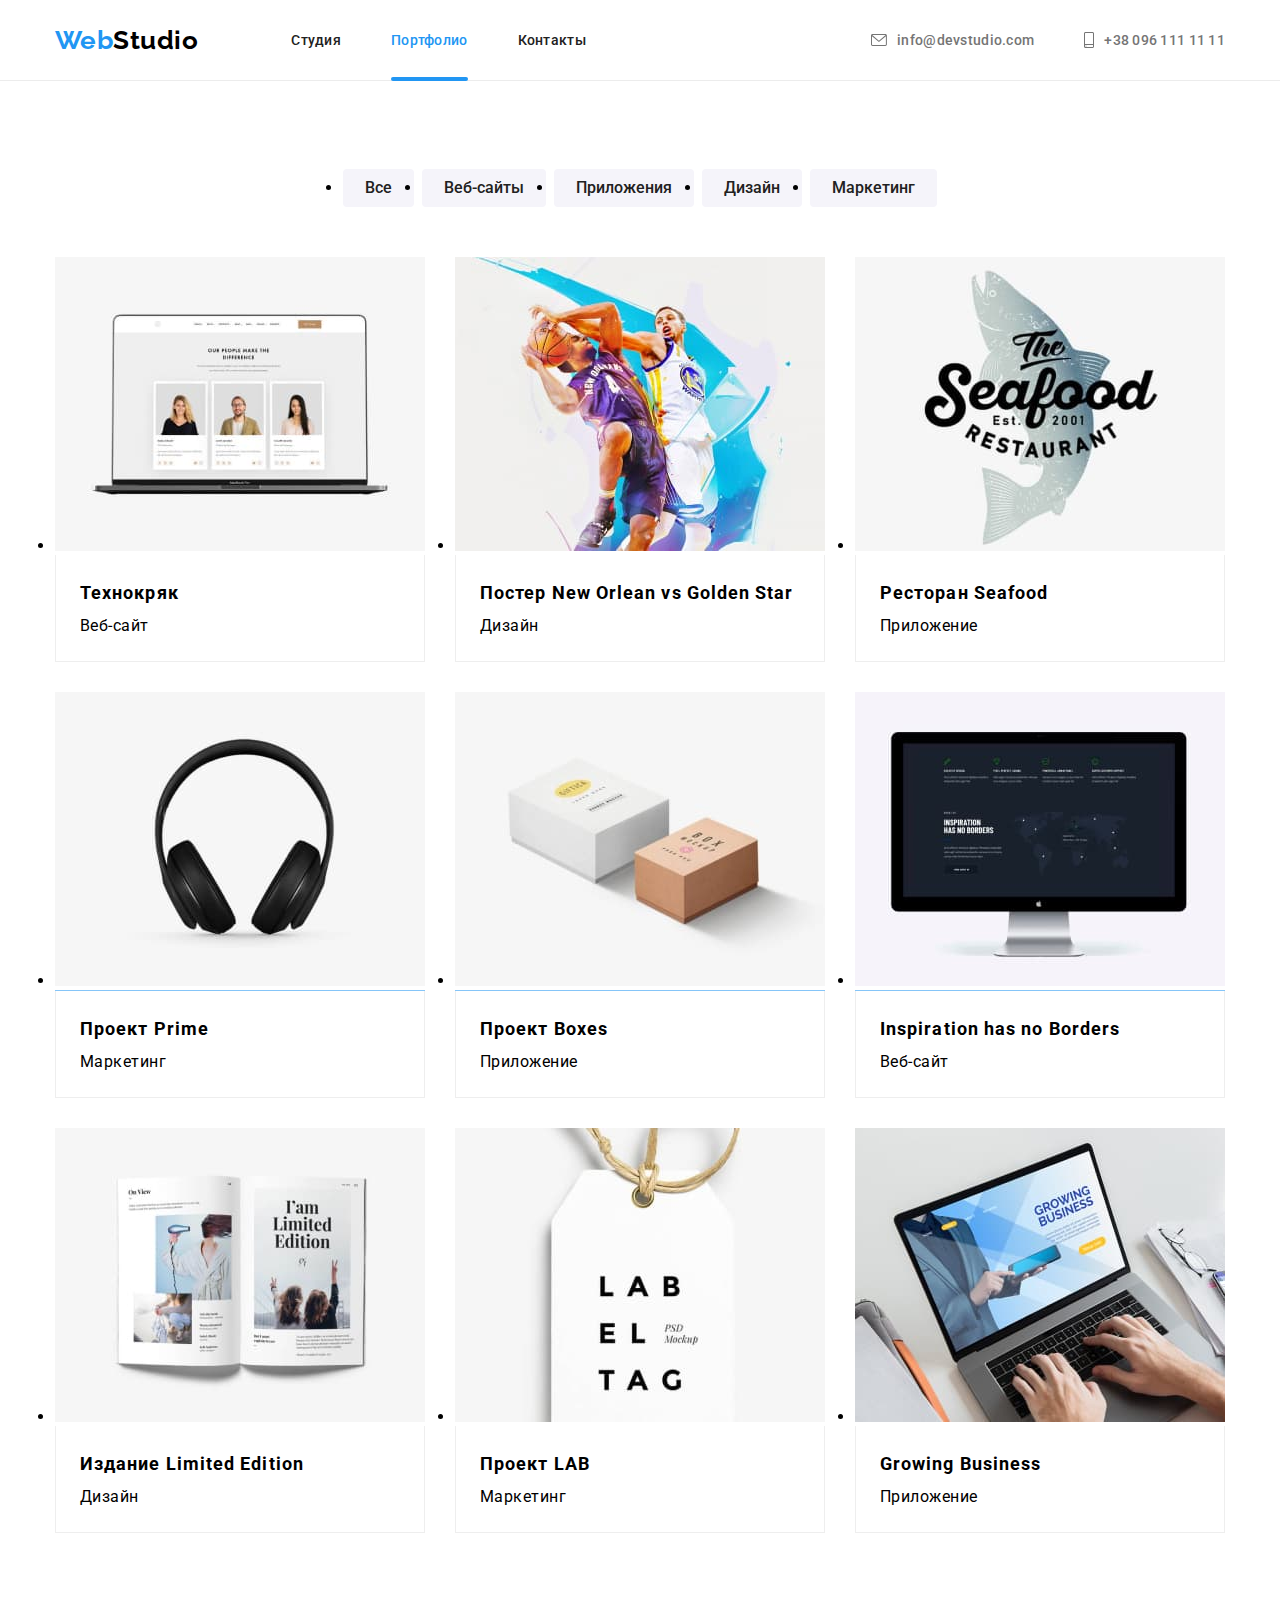
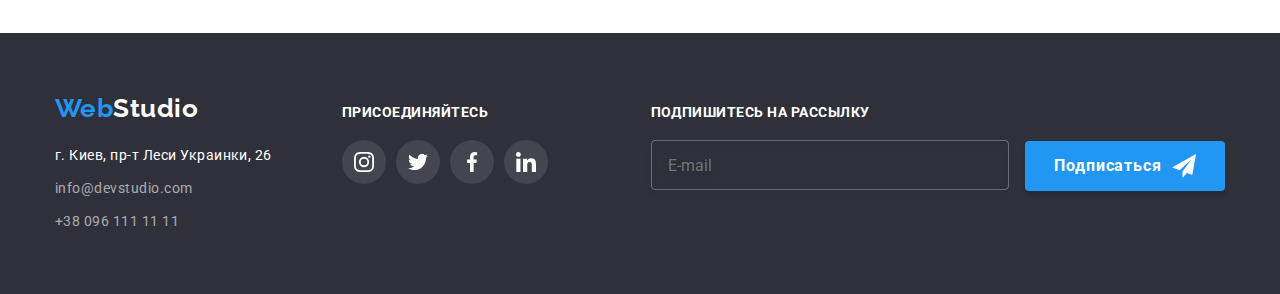
==== portfolio.html @ a7d9dceb "BEM for index.html" ====
<!DOCTYPE html>
<html lang="en">
  <head>
    <meta charset="UTF-8" />
    <meta http-equiv="X-UA-Compatible" content="IE=edge" />
    <meta name="viewport" content="width=device-width, initial-scale=1.0" />
    <title>Портфолио</title>
    <link
      href="https://fonts.googleapis.com/css2?family=Raleway:wght@700&family=Roboto:wght@400;500;700;900&display=swap"
      rel="stylesheet"
    />
    <link
      rel="stylesheet"
      href="https://cdnjs.cloudflare.com/ajax/libs/modern-normalize/1.1.0/modern-normalize.min.css"
    />
    <link rel="stylesheet" href="./css/styles.css" />
  </head>
  <body>
    <!--Header-->
    <header class="header">
      <div class="container header__container">
        <a href="./index.html" class="logo header__logo">
          Web<span class="logo logo__color-part--dark">Studio</span>
        </a>
        <nav class="header__navigation">
          <ul class="header__list">
            <li class="header__item">
              <a href="./index.html" class="link header__link">Студия</a>
            </li>
            <li class="header__item">
              <a href="./portfolio.html" class="link header__link header__link--active">Портфолио</a>
            </li>
            <li class="header__item">
              <a href="#contacts" class="link header__link">Контакты</a>
            </li>
          </ul>
        </nav>

        <div class="header__contacts">
          <a href="mailto:info@devstudio.com" class="link header__link header__mail">
            <svg class="header__icon-envelope">
              <use href="./images/sprite.svg#envelope"></use>
            </svg>
            info@devstudio.com
          </a>

          <a href="tel:+380961111111" class="link header__link header__phone">
            <svg class="header__icon-smartphone">
              <use href="./images/sprite.svg#smartphone"></use>
            </svg>
            +38 096 111 11 11</a
          >
        </div>
      </div>
    </header>
    <main>
      <!--Портфолио-->
      <section class="section portfolio">
        <div class="container">
          <h1 class="title visually-hidden">Портфолио</h1>

          <ul class="list filter">
            <li class="item">
              <button type="button" class="button">Все</button>
            </li>
            <li class="item">
              <button type="button" class="button">Веб-сайты</button>
            </li>
            <li class="item">
              <button type="button" class="button">Приложения</button>
            </li>
            <li class="item">
              <button type="button" class="button">Дизайн</button>
            </li>
            <li class="item">
              <button type="button" class="button">Маркетинг</button>
            </li>
          </ul>

          <ul class="list gallery">
            <li class="gallery-item item">
              <a href="" class="card link">
                <div class="thumb">
                  <img
                    src="./images/techno.jpg"
                    alt="Ноутбук, на экране примеры карточек сотрудников"
                    class="gallery-img image"
                    width="370"
                  />
                  <p class="gallery-overlay">
                    Технокряк это современная площадка распространения коронавируса. Компании используют эту платформу
                    для цифрового шпионажа и атак на защищённые сервера конкурентов.
                  </p>
                </div>
                <div class="card-text">
                  <h2 class="subtitle">Технокряк</h2>
                  <p class="description">Веб-сайт</p>
                </div>
              </a>
            </li>

            <li class="gallery-item item">
              <a href="" class="card link">
                <div class="thumb">
                  <img
                    src="./images/poster.jpg"
                    alt="Два парня борятся за баскетбольный мяч"
                    class="gallery-img image"
                    width="370"
                  />
                  <p class="gallery-overlay">
                    Технокряк это современная площадка распространения коронавируса. Компании используют эту платформу
                    для цифрового шпионажа и атак на защищённые сервера конкурентов.
                  </p>
                </div>
                <div class="card-text">
                  <h2 class="subtitle">Постер New Orlean vs Golden Star</h2>
                  <p class="description">Дизайн</p>
                </div>
              </a>
            </li>

            <li class="gallery-item item">
              <a href="" class="card link">
                <div class="thumb">
                  <img
                    src="./images/restoran.jpg"
                    alt="Логотип ресторана на фоне силуэта рыба"
                    class="gallery-img image"
                    width="370"
                  />
                  <p class="gallery-overlay">
                    Технокряк это современная площадка распространения коронавируса. Компании используют эту платформу
                    для цифрового шпионажа и атак на защищённые сервера конкурентов.
                  </p>
                </div>
                <div class="card-text">
                  <h2 class="subtitle">Ресторан Seafood</h2>
                  <p class="description">Приложение</p>
                </div>
              </a>
            </li>

            <li class="gallery-item item">
              <a href="" class="card link">
                <div class="thumb">
                  <img src="./images/prime.jpg" alt="Черные наушники" class="gallery-img image" width="370" />
                  <p class="gallery-overlay">
                    Технокряк это современная площадка распространения коронавируса. Компании используют эту платформу
                    для цифрового шпионажа и атак на защищённые сервера конкурентов.
                  </p>
                </div>
                <div class="card-text">
                  <h2 class="subtitle">Проект Prime</h2>
                  <p class="description">Маркетинг</p>
                </div>
              </a>
            </li>

            <li class="gallery-item item">
              <a href="" class="card link">
                <div class="thumb">
                  <img
                    src="./images/boxes.jpg"
                    alt="Большая белая коробка и маленькая коричневая коробка"
                    class="gallery-img image"
                    width="370"
                  />
                  <p class="gallery-overlay">
                    Технокряк это современная площадка распространения коронавируса. Компании используют эту платформу
                    для цифрового шпионажа и атак на защищённые сервера конкурентов.
                  </p>
                </div>
                <div class="card-text">
                  <h2 class="subtitle">Проект Boxes</h2>
                  <p class="description">Приложение</p>
                </div>
              </a>
            </li>

            <li class="gallery-item item">
              <a href="" class="card link">
                <div class="thumb">
                  <img
                    src="./images/inspitations.jpg"
                    alt="Черный экран компьютера"
                    class="gallery-img image"
                    width="370"
                  />
                  <p class="gallery-overlay">
                    Технокряк это современная площадка распространения коронавируса. Компании используют эту платформу
                    для цифрового шпионажа и атак на защищённые сервера конкурентов.
                  </p>
                </div>
                <div class="card-text">
                  <h2 class="subtitle">Inspiration has no Borders</h2>
                  <p class="description">Веб-сайт</p>
                </div>
              </a>
            </li>

            <li class="gallery-item item">
              <a href="" class="card link">
                <div class="thumb">
                  <img src="./images/edition.jpg" alt="Раскрытая книга" class="gallery-img image" width="370" />
                  <p class="gallery-overlay">
                    Технокряк это современная площадка распространения коронавируса. Компании используют эту платформу
                    для цифрового шпионажа и атак на защищённые сервера конкурентов.
                  </p>
                </div>
                <div class="card-text">
                  <h2 class="subtitle">Издание Limited Edition</h2>
                  <p class="description">Дизайн</p>
                </div>
              </a>
            </li>

            <li class="gallery-item item">
              <a href="" class="card link">
                <div class="thumb">
                  <img src="./images/lab.jpg" alt="Ярлык с логотипом компании" class="gallery-img image" width="370" />
                  <p class="gallery-overlay">
                    Технокряк это современная площадка распространения коронавируса. Компании используют эту платформу
                    для цифрового шпионажа и атак на защищённые сервера конкурентов.
                  </p>
                </div>
                <div class="card-text">
                  <h2 class="subtitle">Проект LAB</h2>
                  <p class="description">Маркетинг</p>
                </div>
              </a>
            </li>

            <li class="gallery-item item">
              <a href="" class="card link">
                <div class="thumb">
                  <img
                    src="./images/business.jpg"
                    alt="Разработка дизайна макета на ноутбуке"
                    class="gallery-img image"
                    width="370"
                  />
                  <p class="gallery-overlay">
                    Технокряк это современная площадка распространения коронавируса. Компании используют эту платформу
                    для цифрового шпионажа и атак на защищённые сервера конкурентов.
                  </p>
                </div>
                <div class="card-text">
                  <h2 class="subtitle">Growing Business</h2>
                  <p class="description">Приложение</p>
                </div>
              </a>
            </li>
          </ul>
        </div>
      </section>
    </main>

    <!--FOOTER-->
    <footer class="footer">
      <div class="container footer__container">
        <div class="footer__contacts" id="contacts">
          <a href="./index.html" class="logo footer__logo">
            Web<span class="footer__color-part footer__color-part--light">Studio</span>
          </a>
          <address class="footer__address">г. Киев, пр-т Леси Украинки, 26</address>
          <a href="mailto:info@devstudio.com" class="link footer__mail">
            info@devstudio.com
          </a>
          <a href="tel:+380961111111" class="link footer__phone">+38 096 111 11 11</a>
        </div>

        <div class="footer__social-links">
          <p class="footer__call">Присоединяйтесь</p>
          <ul class="social-list">
            <li class="social-list__item">
              <a href="" class="social-list__networks footer__networks" aria-label="instagram"
                ><svg class="social-list__icon icon-instagram">
                  <use href="./images/sprite.svg#instagram" class=""></use>
                </svg>
              </a>
            </li>
            <li class="social-list__item">
              <a href="" class="social-list__networks footer__networks" aria-label="twitter">
                <svg class="social-list__icon icon-twitter">
                  <use href="./images/sprite.svg#twitter" class=""></use>
                </svg>
              </a>
            </li>
            <li class="social-list__item">
              <a href="" class="social-list__networks footer__networks" aria-label="facebook">
                <svg class="social-list__icon icon-facebook">
                  <use href="./images/sprite.svg#facebook" class=""></use>
                </svg>
              </a>
            </li>
            <li class="social-list__item">
              <a href="" class="social-list__networks footer__networks" aria-label="linkedin">
                <svg class="social-list__icon icon-linkedin">
                  <use href="./images/sprite.svg#linkedin" class=""></use>
                </svg>
              </a>
            </li>
          </ul>
        </div>

        <div class="form-container">
          <form action="" class="form">
            <p class="form__title">Подпишитесь на рассылку</p>

            <label for="mail" class="form__label"
              ><input type="email" name="mail" id="mail" placeholder="E-mail" class="form__input"
            /></label>
            <button type="submit" class="form__btn">Подписаться</button>
          </form>
        </div>
      </div>
    </footer>
  </body>
</html>
---- css/styles.css ----
:root {
  --primary-text-color: #757575;
  --title-primary-color: #212121;
  --title-secondary-color: #ffffff;
  --accent-color: #2196f3;
  --bg-secondary-color: #f5f4fa;
  --timing-function: cubic-bezier(0.4, 0, 0.2, 1);
}

html {
  box-sizing: border-box;
}

*,
*::before,
*::after {
  box-sizing: inherit;
}

h1,
h2,
h3,
h4,
h5,
h6,
p{
  margin: 0;
}

ul,
button{
  margin: 0;
  padding: 0;
}



/* UTILS */

body {
  font-family: Roboto, sans-serif;
  font-style: normal;
  letter-spacing: 0.03em;
}

.visually-hidden {
  position: absolute;
  white-space: nowrap;
  width: 1px;
  height: 1px;
  overflow: hidden;
  border: 0;
  padding: 0;
  clip: rect(0 0 0 0);
  clip-path: inset(50%);
  margin: -1px;
}

.container {
  width: 1200px;
  margin-right: auto;
  margin-left: auto;
  padding-right: 15px;
  padding-left: 15px;
}

.link {
  color: inherit;
  text-decoration: none;
}

.section__title {
  margin-bottom: 50px;

  font-size: 36px;
  line-height: 1.167;
  text-align: center;
}

.section__title,
.section__subtitle {
  color: var(--title-primary-color);
  font-weight: 700;
}

.section__subtitle {
  font-size: 14px;
  line-height: 1.143;
}

.section__description {
  color: var(--primary-text-color);
  font-weight: 400;
  font-size: 14px;
  line-height: 1.714;
}

.section-image{
  display: block;
}

/* HEADER */

.header__container {
  display: flex;
  align-items: center;
}

.logo {
  font-family: Raleway, sans-serif;
  color: var(--accent-color);
  font-weight: 700;
  font-size: 26px;
  line-height: 1.192;
  text-decoration: none;
}

.header__logo {
  margin-right: 93px;
}

.logo__color-part--dark{
  color: #000000;
}

.header__navigation {
  color: var(--title-primary-color);
  font-weight: 500;
  font-size: 14px;
  line-height: 1.143;
  letter-spacing: 0.02em;
}

.header__list {
  display: flex;
  list-style: none;
}

.header__item{
  position: relative;
}

.header__item:not(:last-child) {
  margin-right: 50px;
}

.header__link {  
  display: block;
  padding-top: 32px;
  padding-bottom: 32px;

  transition: color 250ms var(--timing-function);
}

.header__link:not(:last-child) {
  margin-right: 50px;
}

.header__link:hover,
.header__link:focus {
  color: var(--accent-color);
  cursor: pointer;
}

.header__link--active{
  color:var(--accent-color);
}

.header__link--active::after{
  content: "";
  position: absolute;
  top: 77px;
  display: block;
  height: 4px;
  width: 100%;
  border-radius: 2px;
  background-color: var(--accent-color);
}

.header__mail,
.header__phone {
  display: inherit;
  justify-content: center;
  align-items: center;

  color: var(--primary-text-color);

  font-weight: 500;
  font-size: 14px;
  line-height: 1.143;
  letter-spacing: 0.02em;
}

.header__contacts {
  display: inline-flex;
  margin-left: auto;
  align-items: center;
}

.header__icon-envelope,
.header__icon-smartphone{
  margin-right: 10px;
  fill:currentColor;
}

.header__icon-envelope{
  width: 16px;
  height: 12px;
}

.header__icon-smartphone{
  width: 10px;
  height: 16px;
}

/* HERO */

.hero {
  padding-top: 0;
  padding-bottom: 0;

  background-color: #2f303a;
}

.hero__title {
  color: var(--title-secondary-color);
  font-weight: 900;
  font-size: 44px;
  line-height: 1.364;
  text-align: center;
  letter-spacing: 0.06em;
  text-transform: uppercase;
}

.hero__button {
  display: block;
  margin-top: 30px;
  margin-right: auto;
  margin-left: auto;
  border: 0;
  border-radius: 4px;
  padding: 10px 32px;
  min-width: 200px;

  color: var(--title-secondary-color);
  background-color: var(--accent-color);
  box-shadow: 0px 4px 4px rgba(0, 0, 0, 0.15);

  font-family: inherit;
  font-weight: 700;
  font-size: 16px;
  line-height: 1.875;
  text-align: center;
  letter-spacing: 0.06em;
  cursor: pointer;
}

.hero__overlay{
  max-width: 1600px;
  height: 600px;
  margin-left: auto;
  margin-right: auto;
  padding-top: 200px;
  padding-bottom: 200px;

  background-color: #C4C4C4;
  background-image: linear-gradient(to right, rgba(47, 48, 58, 0.4), rgba(47, 48, 58, .4)), url(../images/bgimage.jpg);
  background-repeat: no-repeat;
  background-position: center;
  background-size: cover;
}

/* FEATURES */

.features {
  padding-top: 94px;
  padding-bottom: 0;
}

.features__subtitle {
  padding-bottom: 10px;

  text-transform: uppercase;
}

.section__list {
  display: flex;
  margin: -15px;
  
  list-style: none;
}

.section__item {
  flex-basis: 270px;
  margin: 15px;
}

.features__icon{
  display: flex;
  justify-content: center;
  align-items: center;
  
  width: 100%;
  height: 120px;
  margin-bottom: 30px;
  border-radius: 4px;

  background-color: #F5F4FA;
}

.features__icon--antenna,
.features__icon--clock,
.features__icon--diagram,
.features__icon--astronaut{
  width: 70px;
  height: 70px;
  margin-bottom: 0;
}

/* WORKS */

.works,
.team,
.clients {
  padding-top: 94px;
  padding-bottom: 94px;
}

.works__item {
  position: relative;
  margin: 15px;
}

.works__desc{
  position: absolute;
  bottom: 0;
  display: block;
  width: 100%;
  padding-top: 27px;
  padding-bottom: 27px;

  text-transform: uppercase;
  font-weight: 700;
  font-size: 14px;
  line-height: 1.172;
  text-align: center;
  color: var(--title-secondary-color);
  background-color: rgba(47, 48, 58, .8);
}

/* TEAM */

.team {
  background-color: var(--bg-secondary-color);
}
.team__subtitle {
  padding-bottom: 10px;

  font-weight: 500;
  font-size: 16px;
  line-height: 1.187;
  text-align: center;
}

.team__description {
  font-weight: 400;
  font-size: 16px;
  line-height: 1.187;
  text-align: center;
  margin-bottom: 16px;
}

.team__card {
  margin: 15px;
  border-bottom-left-radius: 4px;
  border-bottom-right-radius: 4px;
  max-width: 270px;
  background-color: var(--title-secondary-color);

  box-shadow: 0px 1px 3px rgba(0, 0, 0, 0.12), 0px 1px 1px rgba(0, 0, 0, 0.14), 0px 2px 1px rgba(0, 0, 0, 0.2);
  border-radius: 0px 0px 4px 4px;
}

/* .team-card .section__image  {
  width: 100%;
} */

.team__card .team__employee {
  padding: 30px 0;
}

.social-list{  
  display: flex;
  margin: -15px;
  justify-content: center;  

  padding-top: 15px;
  padding-right: 15px;
  padding-left: 15px;
  padding-bottom: 15px;
  
  list-style: none;
}

.social-list__networks{
  display: flex;
  justify-content: center;
  align-items: center;
  border-radius: 50%;
  width: 44px;
  height: 44px;

  color:#AFB1B8;
  background-color: transparent;

  transition: color 250ms var(--timing-function), 
  background-color 250ms var(--timing-function);
}

.social-list__item:not(:last-child){
  margin-right: 10px;
}

.social-list__icon{
  width: 20px;
  height: 20px;

  fill:currentColor;
}

.social-list__networks:hover,
.social-list__networks:focus{
  background-color: var(--accent-color);
  color: var(--title-secondary-color);
}

/* CLIENTS */

.clients__link{
  display: flex;
  border: 1px solid #AFB1B8;
  border-radius: 4px;
  width: 170px;
  height: 92px;

  justify-content: center;
  align-items: center;

  color:#AFB1B8;

  transition: color 250ms var(--timing-function), border-color 250ms var(--timing-function);
}

.clients__link:focus,
.clients__link:hover{
  color: var(--accent-color);
  border-color: currentColor;
}

.clients__icon{
  width: 106px;
  height: 60px;
  fill: currentColor;
}

/* FOOTER */
.footer {
  padding-top: 60px;
  padding-bottom: 60px;

  background-color: #2f303a;
}

.footer__container{  
  display: flex;
  align-items: baseline;

}

.footer__color-part--light {
  color: var(--title-secondary-color);
}

.footer__address {
  color: var(--title-secondary-color);
  font-style: normal;
  font-weight: 400;
  font-size: 14px;
  line-height: 1.714;
}

.footer__logo {
  display: inline-flex;
  margin-bottom: 20px;
}

.footer__mail,
.footer__phone {
  display: block;
  margin-top: 9px;

  color: rgba(255, 255, 255, 0.6);
  font-style: normal;
  font-weight: 400;
  font-size: 14px;
  line-height: 1.714;
}


.footer__networks{
  background-color: rgba(255, 255, 255, 0.1);
  color:var(--title-secondary-color);
}

.footer__networks:hover,
.footer__networks:focus{
  background-color: var(--accent-color);
}

.footer__call,
.form__title{
  margin-bottom: 20px;
  
  font-weight: 700;
  font-size: 14px;
  line-height: 1.143;
  text-transform: uppercase;
  color:var(--title-secondary-color);
}

.footer__contacts{
  margin-right: 70px;
}

.form-container{
  margin-left: auto;
}

.form__input{
  min-width: 358px;
  height: 50px;
  padding-top: 15px;
  padding-bottom: 15px;
  padding-left: 16px;
  padding-right: 16px;
  margin-right: 12px;

  background-color: inherit;
  border: 1px solid rgba(255, 255, 255, 0.3);
  filter: drop-shadow(0px 4px 4px rgba(0, 0, 0, 0.15));
  border-radius: 4px;
  align-items: center;
}

.form__input:not(:placeholder-shown){
  font-weight: 400;
  font-size: 16px;
  line-height: 1.250;
  color: rgba(255, 255, 255, 0.6);
}

.form__btn{
  display: inline-flex;
  justify-content: center;
  min-width: 200px;
  min-height: 50px;
  border:none;
  border-radius: 4px;

  background: #2196F3;
  box-shadow: 0px 4px 4px rgba(0, 0, 0, 0.15);
  cursor: pointer;
  
  font-weight: 700;
  font-size: 16px;
  line-height: 1.875;
  color:var(--title-secondary-color);
  align-items: center;
  text-align: center;
  letter-spacing: 0.06em;
}

.form__btn::after{
  content: " ";
  display: inline-flex;
  margin-left: 10px;

  background-image: url(../images/icon-send.svg);
  background-size: contain;
  background-repeat: no-repeat;
  width: 24px;
  height: 24px;
}

/* PORTFOLIO */

.header {
  border-bottom: 1px solid #ececec;
}

.portfolio .container {
  padding-top: 88px;
  padding-bottom: 100px;
}

.portfolio .title {
  display: none;
}

.filter {
  display: flex;
  justify-content: center;
  margin-bottom: 50px;
}

.filter .item:not(:last-child) {
  margin-right: 8px;
}

.portfolio .button {
  padding: 6px 22px;
  border: 0;
  border-radius: 4px;

  color: var(--title-primary-color);
  background-color: var(--bg-secondary-color);

  font-family: inherit;
  font-weight: 500;
  font-size: 16px;
  line-height: 1.625;
  text-align: center;

  transition: color 250ms var(--timing-function),
  background-color 250ms var(--timing-function);
}

.portfolio .button:hover,
.portfolio .button:focus {
  color: var(--title-secondary-color);
  background-color: var(--accent-color);
  cursor: pointer;
}

.gallery {
  display: flex;
  margin: -15px;
  flex-wrap: wrap;
}

.gallery-item {
  margin: 15px;

  transition: box-shadow 250ms var(--timing-function);
}

.gallery-item:hover,
.gaallery-item:focus{
  cursor: pointer;
  box-shadow: 0px 1px 1px rgba(0, 0, 0, 0.12), 0px 4px 4px rgba(0, 0, 0, 0.06), 1px 4px 6px rgba(0, 0, 0, 0.16);
}

.card-text {
  border-right: 1px solid #eeeeee;
  border-bottom: 1px solid #eeeeee;
  border-left: 1px solid #eeeeee;
  padding: 20px 24px;
}

.gallery-img {
  width: 100%;
}

.gallery .subtitle {
  font-size: 18px;
  line-height: 2;
  letter-spacing: 0.06em;
}

.gallery .description {
  font-size: 16px;
  line-height: 1.875;
}

.thumb{
  position: relative;
  overflow: hidden;
}

.gallery-item:hover .gallery-overlay,
.gallery-item:focus .gallery-overlay{
  overflow: visible;
  transform: translateY(0);
}

.gallery-overlay{
 position: absolute;
  top: 0;
  left: 0;
  width: 100%;
  height: 100%; 

  transform: translateY(100%);
  transition: transform 250ms var(--timing-function);

  padding-top: 63px;
  padding-right: 24px;
  padding-bottom: 63px;
  padding-left: 24px; 

  font-size: 18px;
  line-height: 1.556;
  color: var(--title-secondary-color);
  background-color: rgba(33, 150, 243, .9);
}

/* BACKDROP + MODAL */

.backdrop{
  position: fixed;
  top: 0;
  left: 0;
  width: 100%;
  height: 100%;

  opacity: 1;
  background-color: rgba(0, 0, 0, 0.2);

  transition: opacity 250ms var(--timing-function);
}

.backdrop.is-hidden{
  /* visibility: hidden; */
  opacity: 0;
  pointer-events: none;
}

.backdrop.is-hidden .modal{
  transform: translate(-50%, -50%) scale(0.85);
}

.modal{
  position: absolute;
  top: 50%;
  left: 50%;
  transform: translate(-50%, -50%) scale(1);

  transition: transform 250ms var(--timing-function);
  width: 528px;
  min-height: 581px;
  padding: 40px;
  background-color: rgba(255, 255, 255, 1);

  border-radius: 4px;
  box-shadow: 0px 1px 3px rgba(0, 0, 0, 0.12), 0px 1px 1px rgba(0, 0, 0, 0.14), 
  0px 2px 1px rgba(0, 0, 0, 0.2);
}

.modal__close-button{
  position: absolute;
  top: 8px;
  right: 8px;

  display: flex;
  align-items: center;
  justify-content: center;
  width: 30px;
  height: 30px;
  border: 1px solid rgba(0, 0, 0, .1);
  border-radius: 50%;

  cursor: pointer;
  background-color: #ffffff;
  transition: color 250ms var(--timing-function);

}

.modal__icon-close{
  fill:currentColor;
  width: 11px;
  height: 11px;
}

.modal__close-button:hover,
.modal__close-button:focus{
  color: var(--accent-color);
}

.modal__title{
  margin-bottom: 12px;

  font-weight: 700;
  font-size: 20px;
  line-height: 1.150;
  text-align: center;
  color: var(--title-primary-color);
}

.modal__list{
  display: flex;
  list-style: none;
  flex-direction: column;
}

.modal__item{
  position: relative;
  
  margin-bottom: 10px;
}

.modal__label,
.modal__comment-label{
  margin-bottom: 4px;

  font-weight: 400;
  font-size: 12px;
  line-height: 1.167;
  letter-spacing: 0.01em;
  color: var(--primary-text-color);

}

.modal__input{
  width: 100%;
  height: 40px;
  padding-left: 42px;

  border: 1px solid;
  border-color: rgba(33, 33, 33, 0.2);
  border-radius: 4px;
  outline: none;

  transition: border-color 250ms var(--timing-function);
}

.modal__input:focus,
.modal__comment-text:focus{
  border: 1px solid;
  border-color: var(--accent-color);
}

.modal__icon{
  position: absolute;
  top:50%;
  left:12px;
  width: 18px;
  height: 18px;

  fill: currentColor;

  transition: fill 250ms var(--timing-function);
}

.modal-input:focus + .modal__icon{
  fill:var(--accent-color);
}

.modal__comment-text{
  width: 100%;
  height: 120px;
  padding: 16px;
  margin-bottom: 20px;
  border: 1px solid;
  border-color: rgba(33, 33, 33, 0.2);
  border-radius: 4px;
  outline: none;

  font-weight: 400;
  font-size: 14px;
  line-height: 1.143;
  letter-spacing: 0.01em;
  color: var(--primary-text-color);

  resize: none;
  transition: border-color 250ms var(--timing-function);
}

.modal__policy{
  display: flex;
  align-items: center;
  justify-content: center;

  font-weight: 400;
  font-size: 14px;
  line-height: 1.714;
  color: var(--primary-text-color);
}

.modal-link{
  color: var(--accent-color);
}

.modal-submit{
  display: flex;
  width: 200px;
  min-height: 50px;
  border: none;
  margin-left:auto;
  margin-right: auto;
  margin-top: 30px;

  background: #188CE8;
  box-shadow: 0px 4px 4px rgba(0, 0, 0, 0.15);
  border-radius: 4px;
  cursor: pointer;
  
  justify-content: center;
  align-items: center;
  font-weight: 700;
  font-size: 16px;
  line-height: 1.875;
  letter-spacing: 0.06em;
  color: var(--title-secondary-color);
}

.modal-check{
  margin-right: 7px;

  border: 2px solid black;
  width: 15px;
  height: 16px;
  border-radius: 2px;
}

.modal__policy--check{
  position: absolute;
  white-space: nowrap;
  width: 1px;
  height: 1px;
  overflow: hidden;
  border: 0;
  padding: 0;
  clip: rect(0 0 0 0);
  clip-path: inset(50%);
  margin: -1px;
}

.modal__policy--check:checked+.modal-check{
  background-origin: border-box;
  background-color: var(--accent-color);
  border-color: var(--accent-color);
  
  background-image: url(../images/icon-checkbox.svg);
  background-repeat: no-repeat;
  background-size: contain;
}
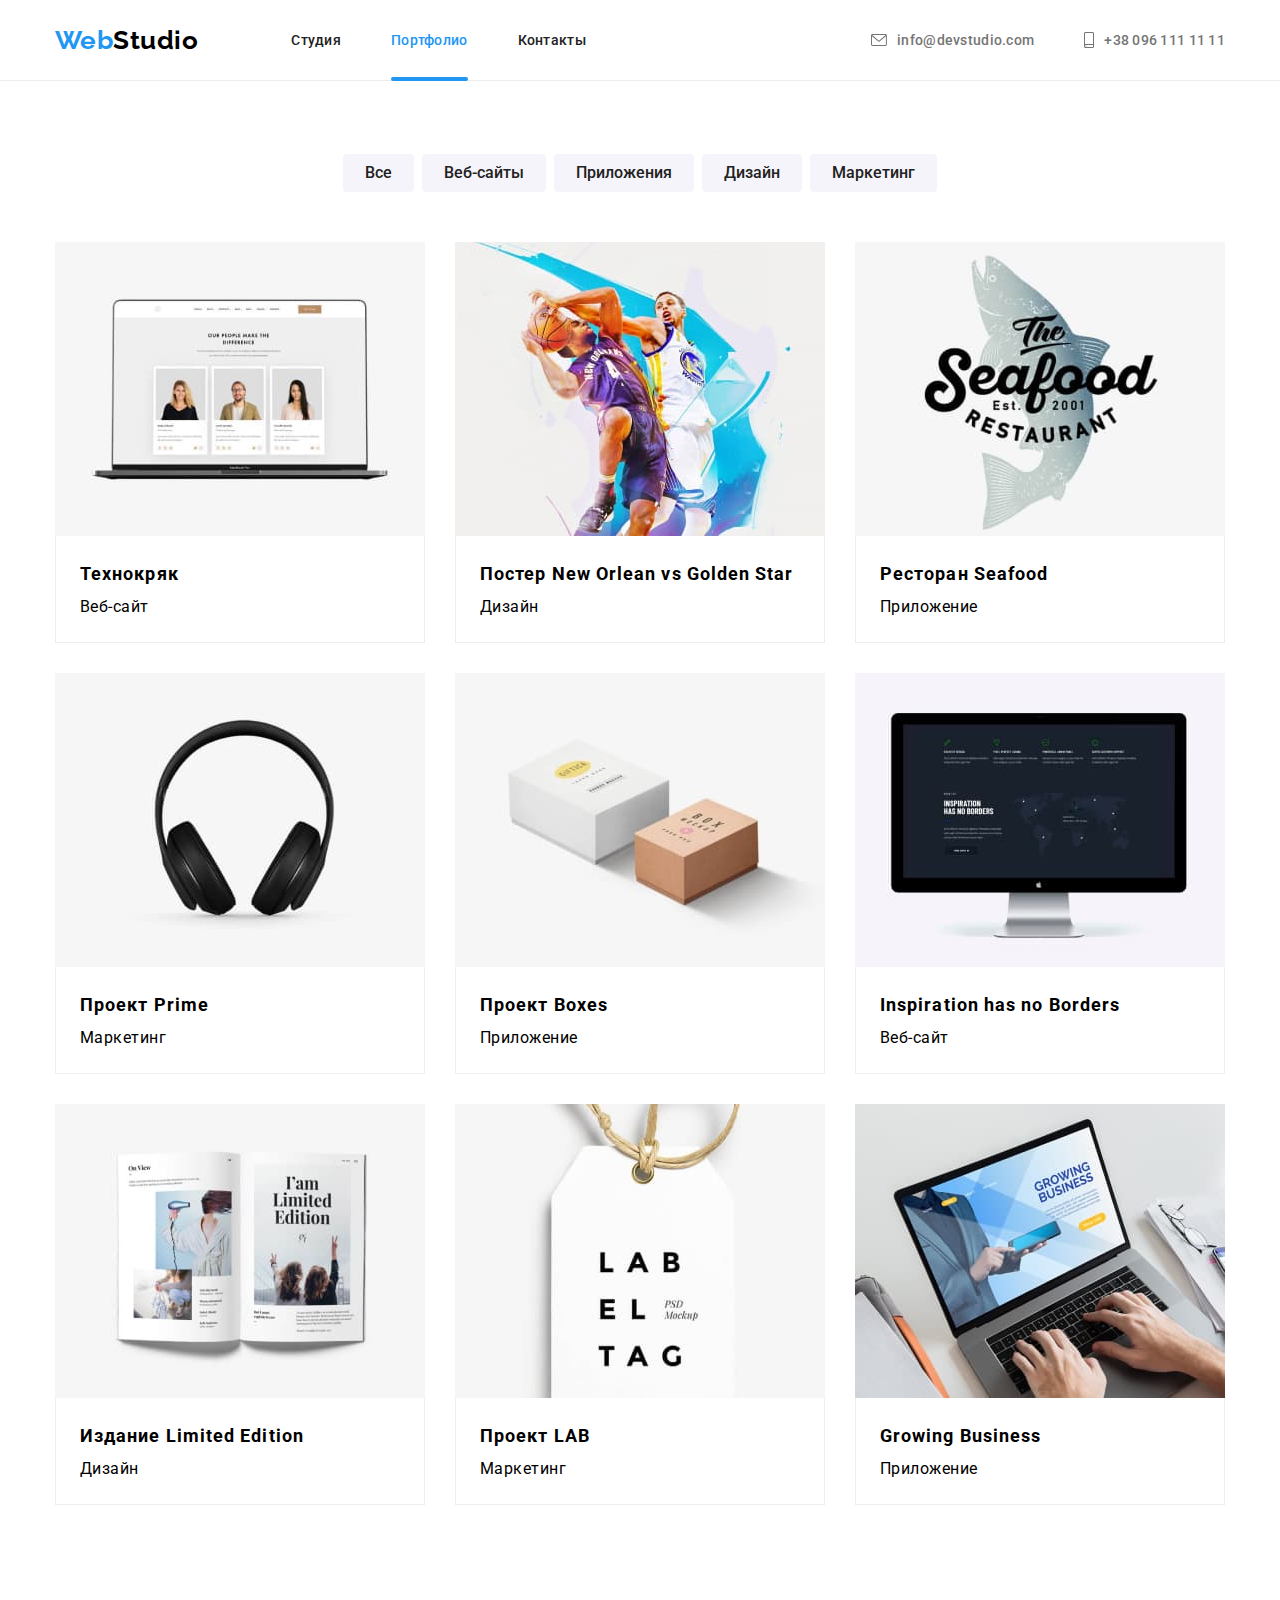
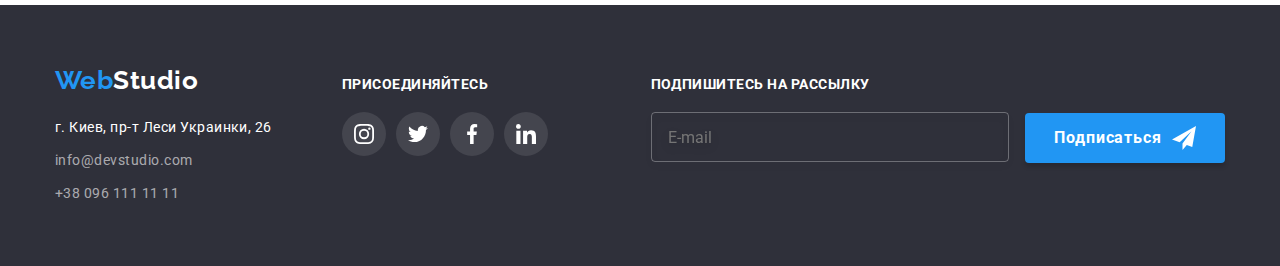
==== commit e1351c1a: "bem for portfolio.html" ====
--- a/portfolio.html
+++ b/portfolio.html
@@ -57,197 +57,192 @@
       <!--Портфолио-->
       <section class="section portfolio">
         <div class="container">
-          <h1 class="title visually-hidden">Портфолио</h1>
-
-          <ul class="list filter">
-            <li class="item">
-              <button type="button" class="button">Все</button>
-            </li>
-            <li class="item">
-              <button type="button" class="button">Веб-сайты</button>
-            </li>
-            <li class="item">
-              <button type="button" class="button">Приложения</button>
-            </li>
-            <li class="item">
-              <button type="button" class="button">Дизайн</button>
-            </li>
-            <li class="item">
-              <button type="button" class="button">Маркетинг</button>
+          <h1 class="section__title visually-hidden">Портфолио</h1>
+
+          <ul class="section__list filter">
+            <li class="filter__item">
+              <button type="button" class="filter__button">Все</button>
+            </li>
+            <li class="filter__item">
+              <button type="button" class="filter__button">Веб-сайты</button>
+            </li>
+            <li class="filter__item">
+              <button type="button" class="filter__button">Приложения</button>
+            </li>
+            <li class="filter__item">
+              <button type="button" class="filter__button">Дизайн</button>
+            </li>
+            <li class="filter__item">
+              <button type="button" class="filter__button">Маркетинг</button>
             </li>
           </ul>
 
-          <ul class="list gallery">
-            <li class="gallery-item item">
-              <a href="" class="card link">
-                <div class="thumb">
+          <ul class="section__list gallery">
+            <li class="section__item gallery__item">
+              <a href="" class="prodact__card">
+                <div class="prodact__thumb">
                   <img
                     src="./images/techno.jpg"
                     alt="Ноутбук, на экране примеры карточек сотрудников"
-                    class="gallery-img image"
-                    width="370"
-                  />
-                  <p class="gallery-overlay">
-                    Технокряк это современная площадка распространения коронавируса. Компании используют эту платформу
-                    для цифрового шпионажа и атак на защищённые сервера конкурентов.
-                  </p>
-                </div>
-                <div class="card-text">
-                  <h2 class="subtitle">Технокряк</h2>
-                  <p class="description">Веб-сайт</p>
-                </div>
-              </a>
-            </li>
-
-            <li class="gallery-item item">
-              <a href="" class="card link">
-                <div class="thumb">
+                    class="prodact__img"
+                    width="370"
+                  />
+                  <p class="prodact__overlay">
+                    Технокряк это современная площадка распространения коронавируса. Компании используют эту платформу
+                    для цифрового шпионажа и атак на защищённые сервера конкурентов.
+                  </p>
+                </div>
+                <div class="prodact__text">
+                  <h2 class="prodact__title">Технокряк</h2>
+                  <p class="prodact__description">Веб-сайт</p>
+                </div>
+              </a>
+            </li>
+
+            <li class="section__item gallery__item">
+              <a href="" class="prodact__card">
+                <div class="prodact__thumb">
                   <img
                     src="./images/poster.jpg"
                     alt="Два парня борятся за баскетбольный мяч"
-                    class="gallery-img image"
-                    width="370"
-                  />
-                  <p class="gallery-overlay">
-                    Технокряк это современная площадка распространения коронавируса. Компании используют эту платформу
-                    для цифрового шпионажа и атак на защищённые сервера конкурентов.
-                  </p>
-                </div>
-                <div class="card-text">
-                  <h2 class="subtitle">Постер New Orlean vs Golden Star</h2>
-                  <p class="description">Дизайн</p>
-                </div>
-              </a>
-            </li>
-
-            <li class="gallery-item item">
-              <a href="" class="card link">
-                <div class="thumb">
+                    class="prodact__img"
+                    width="370"
+                  />
+                  <p class="prodact__overlay">
+                    Технокряк это современная площадка распространения коронавируса. Компании используют эту платформу
+                    для цифрового шпионажа и атак на защищённые сервера конкурентов.
+                  </p>
+                </div>
+                <div class="prodact__text">
+                  <h2 class="prodact__title">Постер New Orlean vs Golden Star</h2>
+                  <p class="prodact__description">Дизайн</p>
+                </div>
+              </a>
+            </li>
+
+            <li class="section__item gallery__item">
+              <a href="" class="prodact__card">
+                <div class="prodact__thumb">
                   <img
                     src="./images/restoran.jpg"
                     alt="Логотип ресторана на фоне силуэта рыба"
-                    class="gallery-img image"
-                    width="370"
-                  />
-                  <p class="gallery-overlay">
-                    Технокряк это современная площадка распространения коронавируса. Компании используют эту платформу
-                    для цифрового шпионажа и атак на защищённые сервера конкурентов.
-                  </p>
-                </div>
-                <div class="card-text">
-                  <h2 class="subtitle">Ресторан Seafood</h2>
-                  <p class="description">Приложение</p>
-                </div>
-              </a>
-            </li>
-
-            <li class="gallery-item item">
-              <a href="" class="card link">
-                <div class="thumb">
-                  <img src="./images/prime.jpg" alt="Черные наушники" class="gallery-img image" width="370" />
-                  <p class="gallery-overlay">
-                    Технокряк это современная площадка распространения коронавируса. Компании используют эту платформу
-                    для цифрового шпионажа и атак на защищённые сервера конкурентов.
-                  </p>
-                </div>
-                <div class="card-text">
-                  <h2 class="subtitle">Проект Prime</h2>
-                  <p class="description">Маркетинг</p>
-                </div>
-              </a>
-            </li>
-
-            <li class="gallery-item item">
-              <a href="" class="card link">
-                <div class="thumb">
+                    class="prodact__img"
+                    width="370"
+                  />
+                  <p class="prodact__overlay">
+                    Технокряк это современная площадка распространения коронавируса. Компании используют эту платформу
+                    для цифрового шпионажа и атак на защищённые сервера конкурентов.
+                  </p>
+                </div>
+                <div class="prodact__text">
+                  <h2 class="prodact__title">Ресторан Seafood</h2>
+                  <p class="prodact__description">Приложение</p>
+                </div>
+              </a>
+            </li>
+
+            <li class="section__item gallery__item">
+              <a href="" class="prodact__card">
+                <div class="prodact__thumb">
+                  <img src="./images/prime.jpg" alt="Черные наушники" class="prodact__img" width="370" />
+                  <p class="prodact__overlay">
+                    Технокряк это современная площадка распространения коронавируса. Компании используют эту платформу
+                    для цифрового шпионажа и атак на защищённые сервера конкурентов.
+                  </p>
+                </div>
+                <div class="prodact__text">
+                  <h2 class="prodact__title">Проект Prime</h2>
+                  <p class="prodact__description">Маркетинг</p>
+                </div>
+              </a>
+            </li>
+
+            <li class="section__item gallery__item">
+              <a href="" class="prodact__card">
+                <div class="prodact__thumb">
                   <img
                     src="./images/boxes.jpg"
                     alt="Большая белая коробка и маленькая коричневая коробка"
-                    class="gallery-img image"
-                    width="370"
-                  />
-                  <p class="gallery-overlay">
-                    Технокряк это современная площадка распространения коронавируса. Компании используют эту платформу
-                    для цифрового шпионажа и атак на защищённые сервера конкурентов.
-                  </p>
-                </div>
-                <div class="card-text">
-                  <h2 class="subtitle">Проект Boxes</h2>
-                  <p class="description">Приложение</p>
-                </div>
-              </a>
-            </li>
-
-            <li class="gallery-item item">
-              <a href="" class="card link">
-                <div class="thumb">
-                  <img
-                    src="./images/inspitations.jpg"
-                    alt="Черный экран компьютера"
-                    class="gallery-img image"
-                    width="370"
-                  />
-                  <p class="gallery-overlay">
-                    Технокряк это современная площадка распространения коронавируса. Компании используют эту платформу
-                    для цифрового шпионажа и атак на защищённые сервера конкурентов.
-                  </p>
-                </div>
-                <div class="card-text">
-                  <h2 class="subtitle">Inspiration has no Borders</h2>
-                  <p class="description">Веб-сайт</p>
-                </div>
-              </a>
-            </li>
-
-            <li class="gallery-item item">
-              <a href="" class="card link">
-                <div class="thumb">
-                  <img src="./images/edition.jpg" alt="Раскрытая книга" class="gallery-img image" width="370" />
-                  <p class="gallery-overlay">
-                    Технокряк это современная площадка распространения коронавируса. Компании используют эту платформу
-                    для цифрового шпионажа и атак на защищённые сервера конкурентов.
-                  </p>
-                </div>
-                <div class="card-text">
-                  <h2 class="subtitle">Издание Limited Edition</h2>
-                  <p class="description">Дизайн</p>
-                </div>
-              </a>
-            </li>
-
-            <li class="gallery-item item">
-              <a href="" class="card link">
-                <div class="thumb">
-                  <img src="./images/lab.jpg" alt="Ярлык с логотипом компании" class="gallery-img image" width="370" />
-                  <p class="gallery-overlay">
-                    Технокряк это современная площадка распространения коронавируса. Компании используют эту платформу
-                    для цифрового шпионажа и атак на защищённые сервера конкурентов.
-                  </p>
-                </div>
-                <div class="card-text">
-                  <h2 class="subtitle">Проект LAB</h2>
-                  <p class="description">Маркетинг</p>
-                </div>
-              </a>
-            </li>
-
-            <li class="gallery-item item">
-              <a href="" class="card link">
-                <div class="thumb">
+                    class="prodact__img"
+                    width="370"
+                  />
+                  <p class="prodact__overlay">
+                    Технокряк это современная площадка распространения коронавируса. Компании используют эту платформу
+                    для цифрового шпионажа и атак на защищённые сервера конкурентов.
+                  </p>
+                </div>
+                <div class="prodact__text">
+                  <h2 class="prodact__title">Проект Boxes</h2>
+                  <p class="prodact__description">Приложение</p>
+                </div>
+              </a>
+            </li>
+
+            <li class="section__item gallery__item">
+              <a href="" class="prodact__card">
+                <div class="prodact__thumb">
+                  <img src="./images/inspitations.jpg" alt="Черный экран компьютера" class="prodact__img" width="370" />
+                  <p class="prodact__overlay">
+                    Технокряк это современная площадка распространения коронавируса. Компании используют эту платформу
+                    для цифрового шпионажа и атак на защищённые сервера конкурентов.
+                  </p>
+                </div>
+                <div class="prodact__text">
+                  <h2 class="prodact__title">Inspiration has no Borders</h2>
+                  <p class="prodact__description">Веб-сайт</p>
+                </div>
+              </a>
+            </li>
+
+            <li class="section__item gallery__item">
+              <a href="" class="prodact__card">
+                <div class="prodact__thumb">
+                  <img src="./images/edition.jpg" alt="Раскрытая книга" class="prodact__img" width="370" />
+                  <p class="prodact__overlay">
+                    Технокряк это современная площадка распространения коронавируса. Компании используют эту платформу
+                    для цифрового шпионажа и атак на защищённые сервера конкурентов.
+                  </p>
+                </div>
+                <div class="prodact__text">
+                  <h2 class="prodact__title">Издание Limited Edition</h2>
+                  <p class="prodact__description">Дизайн</p>
+                </div>
+              </a>
+            </li>
+
+            <li class="section__item gallery__item">
+              <a href="" class="prodact__card">
+                <div class="prodact__thumb">
+                  <img src="./images/lab.jpg" alt="Ярлык с логотипом компании" class="prodact__img" width="370" />
+                  <p class="prodact__overlay">
+                    Технокряк это современная площадка распространения коронавируса. Компании используют эту платформу
+                    для цифрового шпионажа и атак на защищённые сервера конкурентов.
+                  </p>
+                </div>
+                <div class="prodact__text">
+                  <h2 class="prodact__title">Проект LAB</h2>
+                  <p class="prodact__description">Маркетинг</p>
+                </div>
+              </a>
+            </li>
+
+            <li class="section__item gallery__item">
+              <a href="" class="prodact__card">
+                <div class="prodact__thumb">
                   <img
                     src="./images/business.jpg"
                     alt="Разработка дизайна макета на ноутбуке"
-                    class="gallery-img image"
-                    width="370"
-                  />
-                  <p class="gallery-overlay">
-                    Технокряк это современная площадка распространения коронавируса. Компании используют эту платформу
-                    для цифрового шпионажа и атак на защищённые сервера конкурентов.
-                  </p>
-                </div>
-                <div class="card-text">
-                  <h2 class="subtitle">Growing Business</h2>
-                  <p class="description">Приложение</p>
+                    class="prodact__img"
+                    width="370"
+                  />
+                  <p class="prodact__overlay">
+                    Технокряк это современная площадка распространения коронавируса. Компании используют эту платформу
+                    для цифрового шпионажа и атак на защищённые сервера конкурентов.
+                  </p>
+                </div>
+                <div class="prodact__text">
+                  <h2 class="prodact__title">Growing Business</h2>
+                  <p class="prodact__description">Приложение</p>
                 </div>
               </a>
             </li>
--- a/css/styles.css
+++ b/css/styles.css
@@ -235,8 +235,10 @@
 .hero__button {
   display: block;
   margin-top: 30px;
+  margin-bottom: 0;
   margin-right: auto;
   margin-left: auto;
+  padding: 0;
   border: 0;
   border-radius: 4px;
   padding: 10px 32px;
@@ -380,10 +382,6 @@
   box-shadow: 0px 1px 3px rgba(0, 0, 0, 0.12), 0px 1px 1px rgba(0, 0, 0, 0.14), 0px 2px 1px rgba(0, 0, 0, 0.2);
   border-radius: 0px 0px 4px 4px;
 }
-
-/* .team-card .section__image  {
-  width: 100%;
-} */
 
 .team__card .team__employee {
   padding: 30px 0;
@@ -603,21 +601,17 @@
   padding-bottom: 100px;
 }
 
-.portfolio .title {
-  display: none;
-}
-
 .filter {
   display: flex;
   justify-content: center;
   margin-bottom: 50px;
 }
 
-.filter .item:not(:last-child) {
+.filter__item:not(:last-child) {
   margin-right: 8px;
 }
 
-.portfolio .button {
+.filter__button {
   padding: 6px 22px;
   border: 0;
   border-radius: 4px;
@@ -635,8 +629,8 @@
   background-color 250ms var(--timing-function);
 }
 
-.portfolio .button:hover,
-.portfolio .button:focus {
+.filter__button:hover,
+.filter__button:focus {
   color: var(--title-secondary-color);
   background-color: var(--accent-color);
   cursor: pointer;
@@ -648,59 +642,65 @@
   flex-wrap: wrap;
 }
 
-.gallery-item {
+.gallery__item {
   margin: 15px;
 
   transition: box-shadow 250ms var(--timing-function);
 }
 
-.gallery-item:hover,
-.gaallery-item:focus{
+.gallery__item:hover,
+.gallery__item:focus{
   cursor: pointer;
   box-shadow: 0px 1px 1px rgba(0, 0, 0, 0.12), 0px 4px 4px rgba(0, 0, 0, 0.06), 1px 4px 6px rgba(0, 0, 0, 0.16);
 }
 
-.card-text {
+.prodact__card{
+  text-decoration: none;
+  color: inherit;
+}
+
+.prodact__text {
   border-right: 1px solid #eeeeee;
   border-bottom: 1px solid #eeeeee;
   border-left: 1px solid #eeeeee;
   padding: 20px 24px;
 }
 
-.gallery-img {
-  width: 100%;
-}
-
-.gallery .subtitle {
+.prodact__img {
+  display: block;
+  width: 370px;
+}
+
+.prodact__title {
   font-size: 18px;
   line-height: 2;
   letter-spacing: 0.06em;
 }
 
-.gallery .description {
+.prodact__description {
   font-size: 16px;
   line-height: 1.875;
 }
 
-.thumb{
+.prodact__thumb{
   position: relative;
   overflow: hidden;
 }
 
-.gallery-item:hover .gallery-overlay,
-.gallery-item:focus .gallery-overlay{
+.gallery__item:hover .prodact__overlay,
+.gallery__item:focus .prodact__overlay{
   overflow: visible;
   transform: translateY(0);
 }
 
-.gallery-overlay{
- position: absolute;
+.prodact__overlay{
+  position: absolute;
   top: 0;
   left: 0;
   width: 100%;
   height: 100%; 
 
-  transform: translateY(100%);
+  transform: translateY(101%);
   transition: transform 250ms var(--timing-function);
 
   padding-top: 63px;
@@ -851,7 +851,7 @@
   transition: fill 250ms var(--timing-function);
 }
 
-.modal-input:focus + .modal__icon{
+.modal__input:focus + .modal__icon{
   fill:var(--accent-color);
 }
 
@@ -886,11 +886,11 @@
   color: var(--primary-text-color);
 }
 
-.modal-link{
+.modal__link{
   color: var(--accent-color);
 }
 
-.modal-submit{
+.modal__submit{
   display: flex;
   width: 200px;
   min-height: 50px;
@@ -913,7 +913,7 @@
   color: var(--title-secondary-color);
 }
 
-.modal-check{
+.modal__check{
   margin-right: 7px;
 
   border: 2px solid black;
@@ -935,7 +935,7 @@
   margin: -1px;
 }
 
-.modal__policy--check:checked+.modal-check{
+.modal__policy--check:checked+.modal__check{
   background-origin: border-box;
   background-color: var(--accent-color);
   border-color: var(--accent-color);
